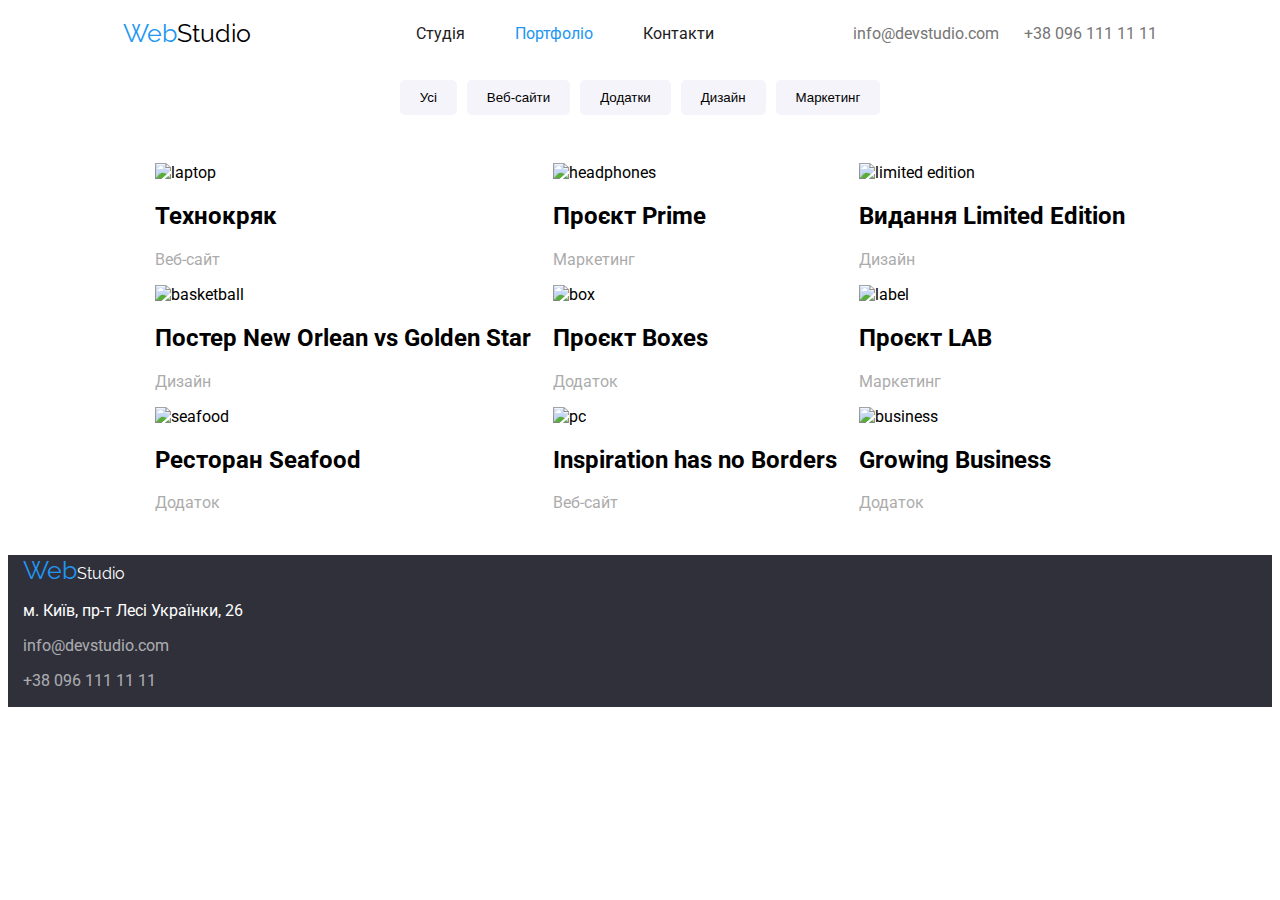
==== portfolio.html @ 552b1049 "WebStudio" ====
<!DOCTYPE html>
<html lang="en">
<head>
    <meta charset="UTF-8">
    <meta name="viewport" content="width=device-width, initial-scale=1.0">
    <title>Document</title>
    <link rel="stylesheet" href="style.css">
    <link href="https://fonts.googleapis.com/css2?family=Raleway:ital,wght@0,100..900;1,100..900&family=Roboto:ital,wght@0,100;0,300;0,400;0,500;0,700;0,900;1,100;1,300;1,400;1,500;1,700;1,900&display=swap" rel="stylesheet">
    <link rel="stylesheet" href="https://cdnjs.cloudflare.com/ajax/libs/modern-normalize/3.0.1/modern-normalize.min.css" integrity="sha512-q6WgHqiHlKyOqslT/lgBgodhd03Wp4BEqKeW6nNtlOY4quzyG3VoQKFrieaCeSnuVseNKRGpGeDU3qPmabCANg==" crossorigin="anonymous" referrerpolicy="no-referrer" />
</head>
<body>
    <div class="container">
        <header>
            <a href="/index.html" class="studio webstudio"><span class="web">Web</span>Studio</a>
            <nav>
                <ul class="list-header">
                    <li><a href="/index.html" class="nav">Студія</a></li>
                    <li><a href="/portfolio.html" id="nav-main" class="nav">Портфоліо</a></li>
                    <li><a href="#" class="nav">Контакти</a></li>
                </ul>
            </nav>
                <ul class="header-info">
                    <li><a href="https://mail.google.com/mail/u/0/?fs=1&tf=cm&source=mailto&to=info@devstudio.com" class="header-mail" target="_blank">info@devstudio.com</a></li>
                    <li class="tel">+38 096 111 11 11</li>
                </ul>
        </header>
        <main>
            <section>
                <ul id="portfolio-button">
                    <li><button class="portfolio-button">Усі</button></li>
                    <li><button class="portfolio-button">Веб-сайти</button></li>
                    <li><button class="portfolio-button">Додатки</button></li>
                    <li><button class="portfolio-button">Дизайн</button></li>
                    <li><button class="portfolio-button">Маркетинг</button></li>
                </ul>
                <ul class="portfolio-img-list">
                        <ul class="project-list">
                            <li>
                                <img src="./img/laptop.png" alt="laptop" class="portfolio-img">
                                <h2 class="project-list-item">Технокряк</h2>
                                <p class="websites project-info">Веб-сайт</p>
                            </li>
                            <li>
                                <img src="./img/basketball.png" alt="basketball" class="portfolio-img">
                                <h2 class="project-list-item">Постер New Orlean vs Golden Star</h2>
                                <p cl class="desing project-info">Дизайн</p>
                            </li>
                            <li>
                                <img src="./img/seafood.png" alt="seafood" class="portfolio-img">
                                <h2 class="project-list-item">Ресторан Seafood</h2>
                                <p cl class="app project-info">Додаток</p>
                            </li>
                        </ul>
                        <ul class="project-list">
                            <li>
                                <img src="./img/headphones.png" alt="headphones" class="portfolio-img">
                                <h2 class="project-list-item">Проєкт Prime</h2>
                                <p class="marketing project-info">Маркетинг</p>
                            </li>
                            <li>
                                <img src="./img/box.png" alt="box" class="portfolio-img">
                                <h2 class="project-list-item">Проєкт Boxes</h2>
                                <p class="app project-info">Додаток</p>
                            </li>
                            <li>
                                <img src="./img/pc.png" alt="pc" class="portfolio-img">
                                <h2 class="project-list-item">Inspiration has no Borders</h2>
                                <p class="websites project-info">Веб-сайт</p>
                            </li>
                        </ul>
                        <ul class="project-list">
                            <li>
                                <img src="./img/limited_edition.png" alt="limited edition" class="portfolio-img">
                                <h2 class="project-list-item">Видання Limited Edition</h2>
                                <p class="desing project-info">Дизайн</p>
                            </li>
                            <li>
                                <img src="./img/label.png" alt="label" class="portfolio-img">
                                <h2 class="project-list-item">Проєкт LAB</h2>
                                <p class="marketing project-info">Маркетинг</p>
                            </li>
                            <li>
                                <img src="./img/business.png" alt="business" class="portfolio-img">
                                <h2 class="project-list-item">Growing Business</h2>
                                <p class="app project-info">Додаток</p>
                            </li>
                        </ul>
                    </ul>
                </section>
            </div>
        </main>
        <footer class="footer">
            <div class="container"> 
                <a href="/index.html" class="text-inverse webstudio-footer"><span class="web">Web</span>Studio</a>
                <p><a href="https://maps.app.goo.gl/irruYsHPfZbcuNZD8" class="text-inverse" id="adress" target="_blank">м. Київ, пр-т Лесі Українки, 26</a></p>
                <p id="mail-footer">info@devstudio.com</p>
                <p class="Footer-info">+38 096 111 11 11</p>
            </div>
        </footer>
    </div>
</body>
</html>
---- style.css ----
:root {
    --Main-Cyan: #2196F3;
    --Studio-Black: #000000;
    --Nav-Gray: #212121;
    --Main-Gray: #2F303A;
    --Light-Gray: #757575;
    --Footer-Info: #FFFFFF;
    --Portfolio-button: #F5F4FA;
}
body
{
    font-family: Roboto;
}
a
{
    text-decoration: none;
}
ul
{
    list-style: none; padding: 0%;
}  
header
{
    display: flex;
    justify-content: space-between;
}
section 
{
    display: flex;
    flex-direction: column;
    align-items: center;
}
.list-header
{ 
    display: flex
}
.home-img
{
    margin: 11px;
}
/* Header */
.webstudio
{
    margin-left: 100px; 
    margin-top: 10px;
    font-family: Raleway;
}
nav
{
    font-family: Roboto;
}
.header-info
{
    display: flex; 
    margin-right: 100px;
    font-family: Roboto;
}
.header-info li
{
    margin-left: 25px;
}
.header-mail
{
    margin-top: -2px;
}
.web 
{
    color: var(--Main-Cyan); 
    text-decoration: none; 
    font-size: 25px;
}
.studio
{
    color: var(--Studio-Black); 
    font-size: 25px;
} 
.header-mail
{
    color: var(--Light-Gray);
}
.header-mail:hover
{
    color: var(--Main-Cyan); transition: 0.2s;
}
.nav
{
    color: var(--Nav-Gray);
    margin-left: 50px;
    color:var(--Nav-Gray); transition: 0.2s;  
}

.nav:hover
{
    color: var(--Main-Cyan);
}
.tel
{
    color: var(--Light-Gray);
}
#nav-main
{
    color: var(--Main-Cyan);
}
/* Body */
.list-we-do
{
    display: flex;
}
.project-list
{
    margin: 11px;
}
#portfolio-button
{
    display: flex; justify-content: center;
}
#horizontal-img
{
    display: flex; justify-content: space-evenly;
}
#horizontal-img>li
{
     margin-right: 25px; margin-top: 5px;
}
.order-Button
{
    background-color: var(--Main-Cyan); 
    color: white; 
    border: none; 
    padding: 10px 20px; 
    border-radius: 5px; 
    margin-bottom: 150px;
    font-family: Roboto;
    margin-left: 35px;
}
.section-decision
{
    background: var(--Main-Gray);
}
.effective-decision
{
    margin-top: 125px;
    font-family: Roboto;
}
.your-bussines
{
    margin:auto; 
    margin-left: 45px;
}
.advantages
{
    display: flex;
}
.text-inverse
{
    color: white;
}
.ourTeam-bg
{
    background-color: #F5F4FA;
}
.our-team
{
    margin-left: 550px;
}
.list-team
{
    display: flex;
}
.portfolio-img-list
{
    display: flex;
}
.team-info
{
    color: var(--Light-Gray); 
    opacity: 60%;
}
.project-info
{
    color: var(--Light-Gray); 
    opacity: 60%;
}
.team-item
{
    margin: 11px;
}
.portfolio-button
{
    background-color: var(--Portfolio-button); 
    border: none; 
    padding: 10px 20px; 
    border-radius: 5px;
    margin: 5px;
}
.portfolio-button:hover
{
    background-color: var(--Main-Cyan); 
    color: #FFFFFF;
    transition: 0.2s; 
    cursor: pointer;
}
/* Footer */
.footer
{
    background-color: var(--Main-Gray);
    padding-bottom: 1px;
}
.Footer-info
{
    color: var(--Footer-Info); 
    opacity: 60%;
}
#mail-footer
{
    color:white; 
    opacity: 60%;
}
#mail-footer:hover
{
    color: var(--Main-Cyan); 
    transition: 0.2s;
}
#adress
{
    text-decoration: none;
}
.webstudio-footer
{
    font-family: Raleway;
}
.container
{
    max-width: 1700px;
    padding: 0 15px;
    margin: 0 auto;
}
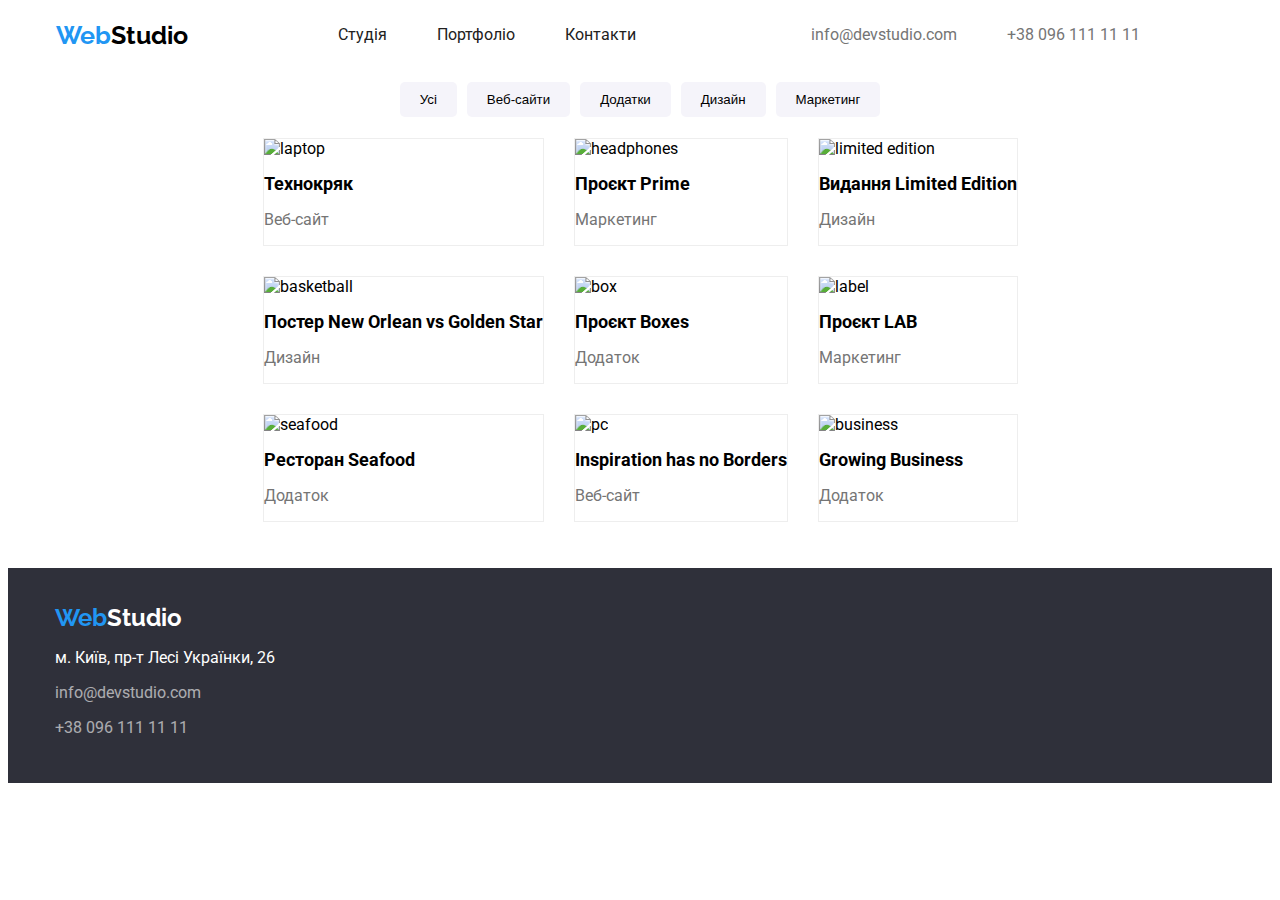
==== commit 3c2e2d3d: "WebStudio" ====
--- a/portfolio.html
+++ b/portfolio.html
@@ -9,21 +9,21 @@
     <link rel="stylesheet" href="https://cdnjs.cloudflare.com/ajax/libs/modern-normalize/3.0.1/modern-normalize.min.css" integrity="sha512-q6WgHqiHlKyOqslT/lgBgodhd03Wp4BEqKeW6nNtlOY4quzyG3VoQKFrieaCeSnuVseNKRGpGeDU3qPmabCANg==" crossorigin="anonymous" referrerpolicy="no-referrer" />
 </head>
 <body>
-    <div class="container">
-        <header>
+    <div class="container">    
+        <header class="header">
             <a href="/index.html" class="studio webstudio"><span class="web">Web</span>Studio</a>
             <nav>
-                <ul class="list-header">
+                <ul class="nav-list">
                     <li><a href="/index.html" class="nav">Студія</a></li>
-                    <li><a href="/portfolio.html" id="nav-main" class="nav">Портфоліо</a></li>
+                    <li><a href="/portfolio.html" class="nav">Портфоліо</a></li>
                     <li><a href="#" class="nav">Контакти</a></li>
                 </ul>
-            </nav>
+             </nav>
                 <ul class="header-info">
                     <li><a href="https://mail.google.com/mail/u/0/?fs=1&tf=cm&source=mailto&to=info@devstudio.com" class="header-mail" target="_blank">info@devstudio.com</a></li>
                     <li class="tel">+38 096 111 11 11</li>
                 </ul>
-        </header>
+            </header>
         <main>
             <section>
                 <ul id="portfolio-button">
@@ -35,51 +35,51 @@
                 </ul>
                 <ul class="portfolio-img-list">
                         <ul class="project-list">
-                            <li>
+                            <li class="project-li">
                                 <img src="./img/laptop.png" alt="laptop" class="portfolio-img">
                                 <h2 class="project-list-item">Технокряк</h2>
                                 <p class="websites project-info">Веб-сайт</p>
                             </li>
-                            <li>
+                            <li class="project-li">
                                 <img src="./img/basketball.png" alt="basketball" class="portfolio-img">
                                 <h2 class="project-list-item">Постер New Orlean vs Golden Star</h2>
                                 <p cl class="desing project-info">Дизайн</p>
                             </li>
-                            <li>
+                            <li class="project-li">
                                 <img src="./img/seafood.png" alt="seafood" class="portfolio-img">
                                 <h2 class="project-list-item">Ресторан Seafood</h2>
                                 <p cl class="app project-info">Додаток</p>
                             </li>
                         </ul>
                         <ul class="project-list">
-                            <li>
+                            <li class="project-li">
                                 <img src="./img/headphones.png" alt="headphones" class="portfolio-img">
                                 <h2 class="project-list-item">Проєкт Prime</h2>
                                 <p class="marketing project-info">Маркетинг</p>
                             </li>
-                            <li>
+                            <li class="project-li">
                                 <img src="./img/box.png" alt="box" class="portfolio-img">
                                 <h2 class="project-list-item">Проєкт Boxes</h2>
                                 <p class="app project-info">Додаток</p>
                             </li>
-                            <li>
+                            <li class="project-li">
                                 <img src="./img/pc.png" alt="pc" class="portfolio-img">
                                 <h2 class="project-list-item">Inspiration has no Borders</h2>
                                 <p class="websites project-info">Веб-сайт</p>
                             </li>
                         </ul>
                         <ul class="project-list">
-                            <li>
+                            <li class="project-li">
                                 <img src="./img/limited_edition.png" alt="limited edition" class="portfolio-img">
                                 <h2 class="project-list-item">Видання Limited Edition</h2>
                                 <p class="desing project-info">Дизайн</p>
                             </li>
-                            <li>
+                            <li class="project-li">
                                 <img src="./img/label.png" alt="label" class="portfolio-img">
                                 <h2 class="project-list-item">Проєкт LAB</h2>
                                 <p class="marketing project-info">Маркетинг</p>
                             </li>
-                            <li>
+                            <li class="project-li">
                                 <img src="./img/business.png" alt="business" class="portfolio-img">
                                 <h2 class="project-list-item">Growing Business</h2>
                                 <p class="app project-info">Додаток</p>
--- a/style.css
+++ b/style.css
@@ -17,57 +17,50 @@
 }
 ul
 {
-    list-style: none; padding: 0%;
+    list-style: none;
+     padding: 0;
 }  
-header
-{
-    display: flex;
-    justify-content: space-between;
-}
-section 
-{
-    display: flex;
-    flex-direction: column;
-    align-items: center;
-}
-.list-header
-{ 
-    display: flex
-}
 .home-img
 {
     margin: 11px;
 }
 /* Header */
+.header
+{
+    display: flex;
+    justify-content: start;
+    align-items: center;
+    gap: 150px;
+    margin-right: 40px;
+    padding: 1px;
+}
+.nav-list
+{
+    display: flex;
+    align-items: center;
+    gap: 50px;
+}
+.header-info
+{
+    display: flex; 
+    font-family: Roboto;
+    gap: 25px;
+    align-items: center;
+}
 .webstudio
 {
-    margin-left: 100px; 
-    margin-top: 10px;
     font-family: Raleway;
-}
-nav
-{
-    font-family: Roboto;
-}
-.header-info
-{
-    display: flex; 
-    margin-right: 100px;
-    font-family: Roboto;
+    font-size: 26px;
+    font-weight: bold;
 }
 .header-info li
 {
     margin-left: 25px;
-}
-.header-mail
-{
-    margin-top: -2px;
 }
 .web 
 {
     color: var(--Main-Cyan); 
     text-decoration: none; 
-    font-size: 25px;
 }
 .studio
 {
@@ -87,6 +80,8 @@
     color: var(--Nav-Gray);
     margin-left: 50px;
     color:var(--Nav-Gray); transition: 0.2s;  
+    font-family: Roboto;
+    margin-left: 0;
 }
 
 .nav:hover
@@ -97,18 +92,24 @@
 {
     color: var(--Light-Gray);
 }
-#nav-main
-{
-    color: var(--Main-Cyan);
-}
 /* Body */
 .list-we-do
 {
     display: flex;
+    align-items: center;
+    justify-content: center;
+    gap: 15px;
 }
 .project-list
 {
-    margin: 11px;
+    align-items: center;
+    justify-content: center;
+}
+.project-list-item
+{
+    font-family: Roboto;
+    font-size: 18px;
+    font-weight: bold;
 }
 #portfolio-button
 {
@@ -122,64 +123,106 @@
 {
      margin-right: 25px; margin-top: 5px;
 }
-.order-Button
+.section-decision
+{
+    background: var(--Main-Gray);
+    justify-content: center;
+    align-items: center;
+    padding: 150px;
+}
+.effective-decision
+{
+    font-family: Roboto;
+    text-align: center;
+    color: white;
+    margin-top: 0;
+    margin-bottom: 45px;
+    font-size: 35px;
+    text-transform: uppercase;
+    font-weight: bold;
+}
+.order-button
 {
     background-color: var(--Main-Cyan); 
     color: white; 
     border: none; 
     padding: 10px 20px; 
-    border-radius: 5px; 
-    margin-bottom: 150px;
-    font-family: Roboto;
-    margin-left: 35px;
-}
-.section-decision
-{
-    background: var(--Main-Gray);
-}
-.effective-decision
-{
-    margin-top: 125px;
-    font-family: Roboto;
-}
-.your-bussines
-{
-    margin:auto; 
-    margin-left: 45px;
+    border-radius: 4px; 
+    font-family: Roboto;
+    margin: 0 auto;
+    display: block;
+    transition: 0.3s;
+}
+.order-button:hover
+{
+    background-color: #188CE8;
 }
 .advantages
 {
     display: flex;
+    align-items: center;
+    justify-content: center;
+    gap: 50px;
+    /* text-align: center; */
+}
+.advantages-name
+{
+    font-family: Roboto;
+    text-transform: uppercase;
+    font-size: 14px;
+    font-weight: bold;
+    color: var(--Nav-Gray);
+}
+.advantages-item
+{
+    font-family: Roboto;
+    font-size: 14px;
+    color: var(--Light-Gray);
 }
 .text-inverse
 {
     color: white;
 }
-.ourTeam-bg
+.our-team-section
 {
     background-color: #F5F4FA;
 }
 .our-team
 {
-    margin-left: 550px;
+    text-align: center;
+    font-family: Roboto;
 }
 .list-team
 {
     display: flex;
+    align-items: center;
+    justify-content: center;
+    gap: 15px;
 }
 .portfolio-img-list
 {
     display: flex;
+    align-items: center;
+    justify-content: center;
+    gap: 30px;
 }
 .team-info
 {
     color: var(--Light-Gray); 
     opacity: 60%;
 }
+.project-li
+{
+    border: solid;
+    border-color: #EEEEEE;
+    border-width: 1px;
+    margin-bottom: 30px;
+}
 .project-info
 {
     color: var(--Light-Gray); 
-    opacity: 60%;
+    font-family: Roboto;
+    font-size: 16px;
 }
 .team-item
 {
@@ -200,11 +243,17 @@
     transition: 0.2s; 
     cursor: pointer;
 }
+.we-do
+{
+    text-align: center;
+    font-family: Roboto;
+}
 /* Footer */
 .footer
 {
     background-color: var(--Main-Gray);
-    padding-bottom: 1px;
+    padding-bottom: 30px;
+    padding-top: 35px;
 }
 .Footer-info
 {
@@ -228,10 +277,12 @@
 .webstudio-footer
 {
     font-family: Raleway;
+    font-size: 24px;
+    font-weight: bold;
 }
 .container
 {
-    max-width: 1700px;
+    max-width: 1170px;
     padding: 0 15px;
     margin: 0 auto;
 }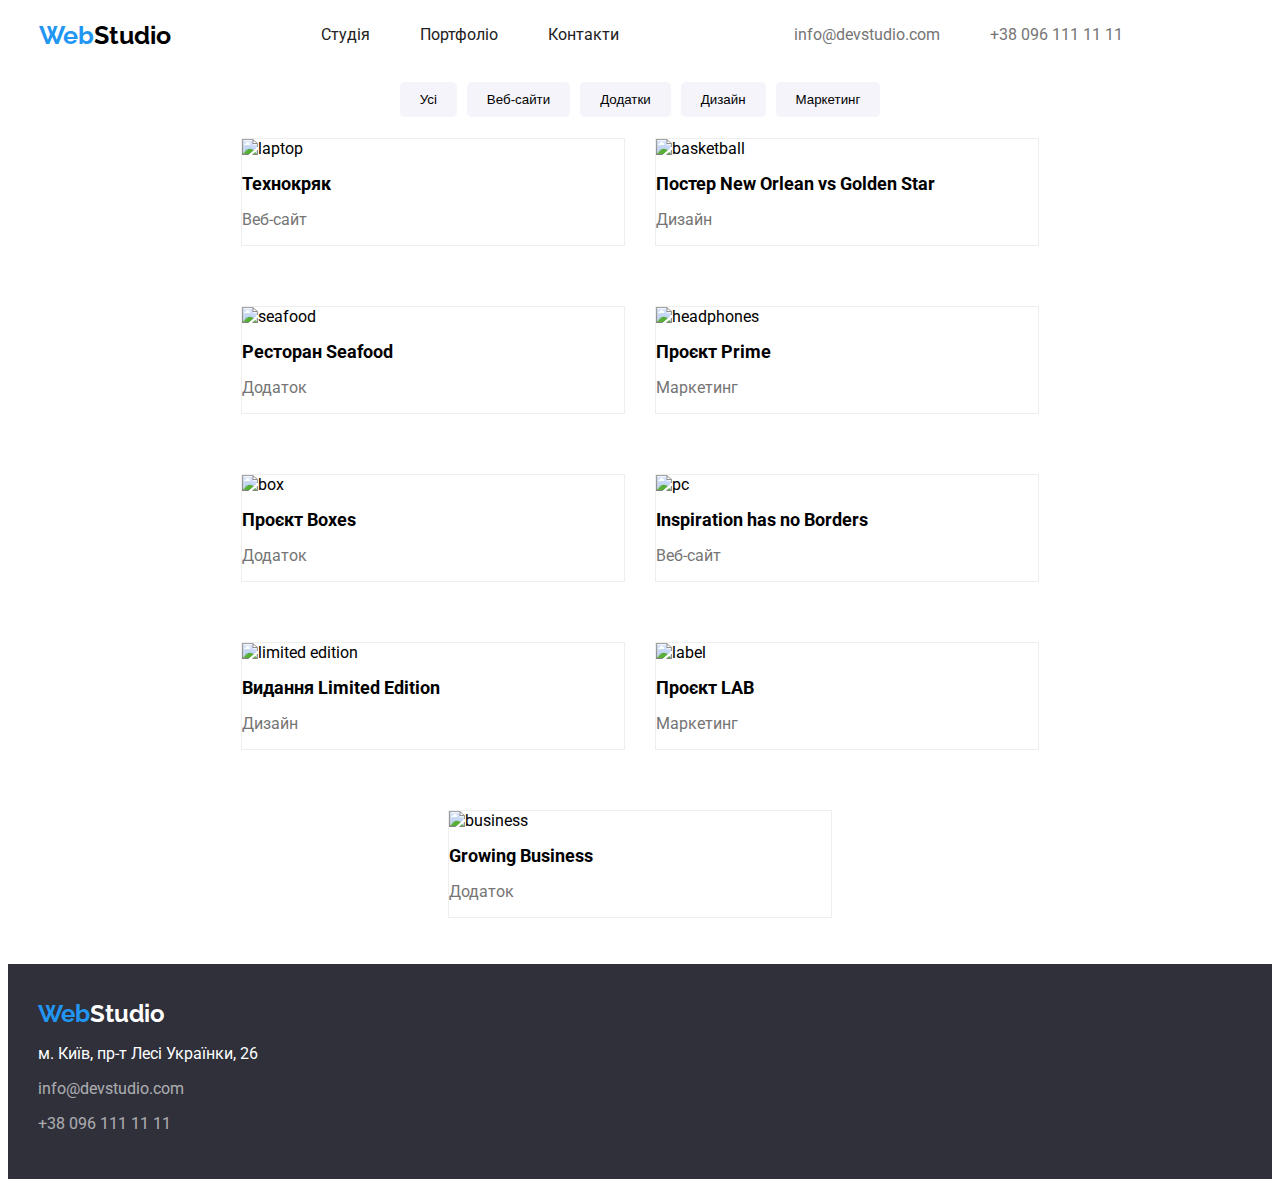
==== commit f38950c6: "WebStudio" ====
--- a/portfolio.html
+++ b/portfolio.html
@@ -26,66 +26,60 @@
             </header>
         <main>
             <section>
-                <ul id="portfolio-button">
+                <ul class="main-portfolio-button">
                     <li><button class="portfolio-button">Усі</button></li>
                     <li><button class="portfolio-button">Веб-сайти</button></li>
                     <li><button class="portfolio-button">Додатки</button></li>
                     <li><button class="portfolio-button">Дизайн</button></li>
                     <li><button class="portfolio-button">Маркетинг</button></li>
                 </ul>
-                <ul class="portfolio-img-list">
-                        <ul class="project-list">
-                            <li class="project-li">
-                                <img src="./img/laptop.png" alt="laptop" class="portfolio-img">
-                                <h2 class="project-list-item">Технокряк</h2>
-                                <p class="websites project-info">Веб-сайт</p>
-                            </li>
-                            <li class="project-li">
-                                <img src="./img/basketball.png" alt="basketball" class="portfolio-img">
-                                <h2 class="project-list-item">Постер New Orlean vs Golden Star</h2>
-                                <p cl class="desing project-info">Дизайн</p>
-                            </li>
-                            <li class="project-li">
-                                <img src="./img/seafood.png" alt="seafood" class="portfolio-img">
-                                <h2 class="project-list-item">Ресторан Seafood</h2>
-                                <p cl class="app project-info">Додаток</p>
-                            </li>
-                        </ul>
-                        <ul class="project-list">
-                            <li class="project-li">
-                                <img src="./img/headphones.png" alt="headphones" class="portfolio-img">
-                                <h2 class="project-list-item">Проєкт Prime</h2>
-                                <p class="marketing project-info">Маркетинг</p>
-                            </li>
-                            <li class="project-li">
-                                <img src="./img/box.png" alt="box" class="portfolio-img">
-                                <h2 class="project-list-item">Проєкт Boxes</h2>
-                                <p class="app project-info">Додаток</p>
-                            </li>
-                            <li class="project-li">
-                                <img src="./img/pc.png" alt="pc" class="portfolio-img">
-                                <h2 class="project-list-item">Inspiration has no Borders</h2>
-                                <p class="websites project-info">Веб-сайт</p>
-                            </li>
-                        </ul>
-                        <ul class="project-list">
-                            <li class="project-li">
-                                <img src="./img/limited_edition.png" alt="limited edition" class="portfolio-img">
-                                <h2 class="project-list-item">Видання Limited Edition</h2>
-                                <p class="desing project-info">Дизайн</p>
-                            </li>
-                            <li class="project-li">
-                                <img src="./img/label.png" alt="label" class="portfolio-img">
-                                <h2 class="project-list-item">Проєкт LAB</h2>
-                                <p class="marketing project-info">Маркетинг</p>
-                            </li>
-                            <li class="project-li">
-                                <img src="./img/business.png" alt="business" class="portfolio-img">
-                                <h2 class="project-list-item">Growing Business</h2>
-                                <p class="app project-info">Додаток</p>
-                            </li>
-                        </ul>
-                    </ul>
+                <ul class="portfolio-project-list">
+                    <li class="project-li">
+                        <img src="./img/laptop.png" alt="laptop" class="portfolio-img" width="370px">
+                        <h2 class="project-list-item">Технокряк</h2>
+                        <p class="websites project-info">Веб-сайт</p>
+                    </li>
+                    <li class="project-li">
+                        <img src="./img/basketball.png" alt="basketball" class="portfolio-img" width="370px">
+                        <h2 class="project-list-item">Постер New Orlean vs Golden Star</h2>
+                        <p cl class="desing project-info">Дизайн</p>
+                    </li>
+                    <li class="project-li">
+                        <img src="./img/seafood.png" alt="seafood" class="portfolio-img" width="370px">
+                        <h2 class="project-list-item">Ресторан Seafood</h2>
+                         <p cl class="app project-info">Додаток</p>
+                    </li>
+                    <li class="project-li">
+                        <img src="./img/headphones.png" alt="headphones" class="portfolio-img" width="370px">
+                        <h2 class="project-list-item">Проєкт Prime</h2>
+                        <p class="marketing project-info">Маркетинг</p>
+                     </li>
+                     <li class="project-li">
+                        <img src="./img/box.png" alt="box" class="portfolio-img" width="370px">
+                        <h2 class="project-list-item">Проєкт Boxes</h2>
+                        <p class="app project-info">Додаток</p>
+                    </li>
+                    <li class="project-li">
+                        <img src="./img/pc.png" alt="pc" class="portfolio-img" width="358px">
+                        <h2 class="project-list-item">Inspiration has no Borders</h2>
+                        <p class="websites project-info">Веб-сайт</p>
+                    </li>
+                    <li class="project-li">
+                        <img src="./img/limited_edition.png" alt="limited edition" class="portfolio-img" width="370px">
+                        <h2 class="project-list-item">Видання Limited Edition</h2>
+                        <p class="desing project-info">Дизайн</p>
+                    </li>
+                    <li class="project-li">
+                        <img src="./img/label.png" alt="label" class="portfolio-img" width="370px">
+                        <h2 class="project-list-item">Проєкт LAB</h2>
+                        <p class="marketing project-info">Маркетинг</p>
+                    </li>
+                    <li class="project-li">
+                        <img src="./img/business.png" alt="business" class="portfolio-img" width="370px">
+                        <h2 class="project-list-item">Growing Business</h2>
+                        <p class="app project-info">Додаток</p>
+                    </li>
+                </ul>
                 </section>
             </div>
         </main>
--- a/style.css
+++ b/style.css
@@ -98,12 +98,7 @@
     display: flex;
     align-items: center;
     justify-content: center;
-    gap: 15px;
-}
-.project-list
-{
-    align-items: center;
-    justify-content: center;
+    gap: 13px;
 }
 .project-list-item
 {
@@ -111,7 +106,7 @@
     font-size: 18px;
     font-weight: bold;
 }
-#portfolio-button
+.main-portfolio-button
 {
     display: flex; justify-content: center;
 }
@@ -162,8 +157,7 @@
     display: flex;
     align-items: center;
     justify-content: center;
-    gap: 50px;
-    /* text-align: center; */
+    gap: 40px;
 }
 .advantages-name
 {
@@ -197,13 +191,14 @@
     display: flex;
     align-items: center;
     justify-content: center;
-    gap: 15px;
-}
-.portfolio-img-list
-{
-    display: flex;
-    align-items: center;
-    justify-content: center;
+    gap: 11px;
+}
+.portfolio-project-list
+{
+    display: flex;
+    align-items: center;
+    justify-content: center;
+    flex-wrap: wrap;
     gap: 30px;
 }
 .team-info
@@ -217,6 +212,7 @@
     border-color: #EEEEEE;
     border-width: 1px;
     margin-bottom: 30px;
+    flex-basis: calc((100% - 60px) / 3);
 }
 .project-info
 {
@@ -282,7 +278,7 @@
 }
 .container
 {
-    max-width: 1170px;
+    max-width: 1205px;
     padding: 0 15px;
     margin: 0 auto;
 }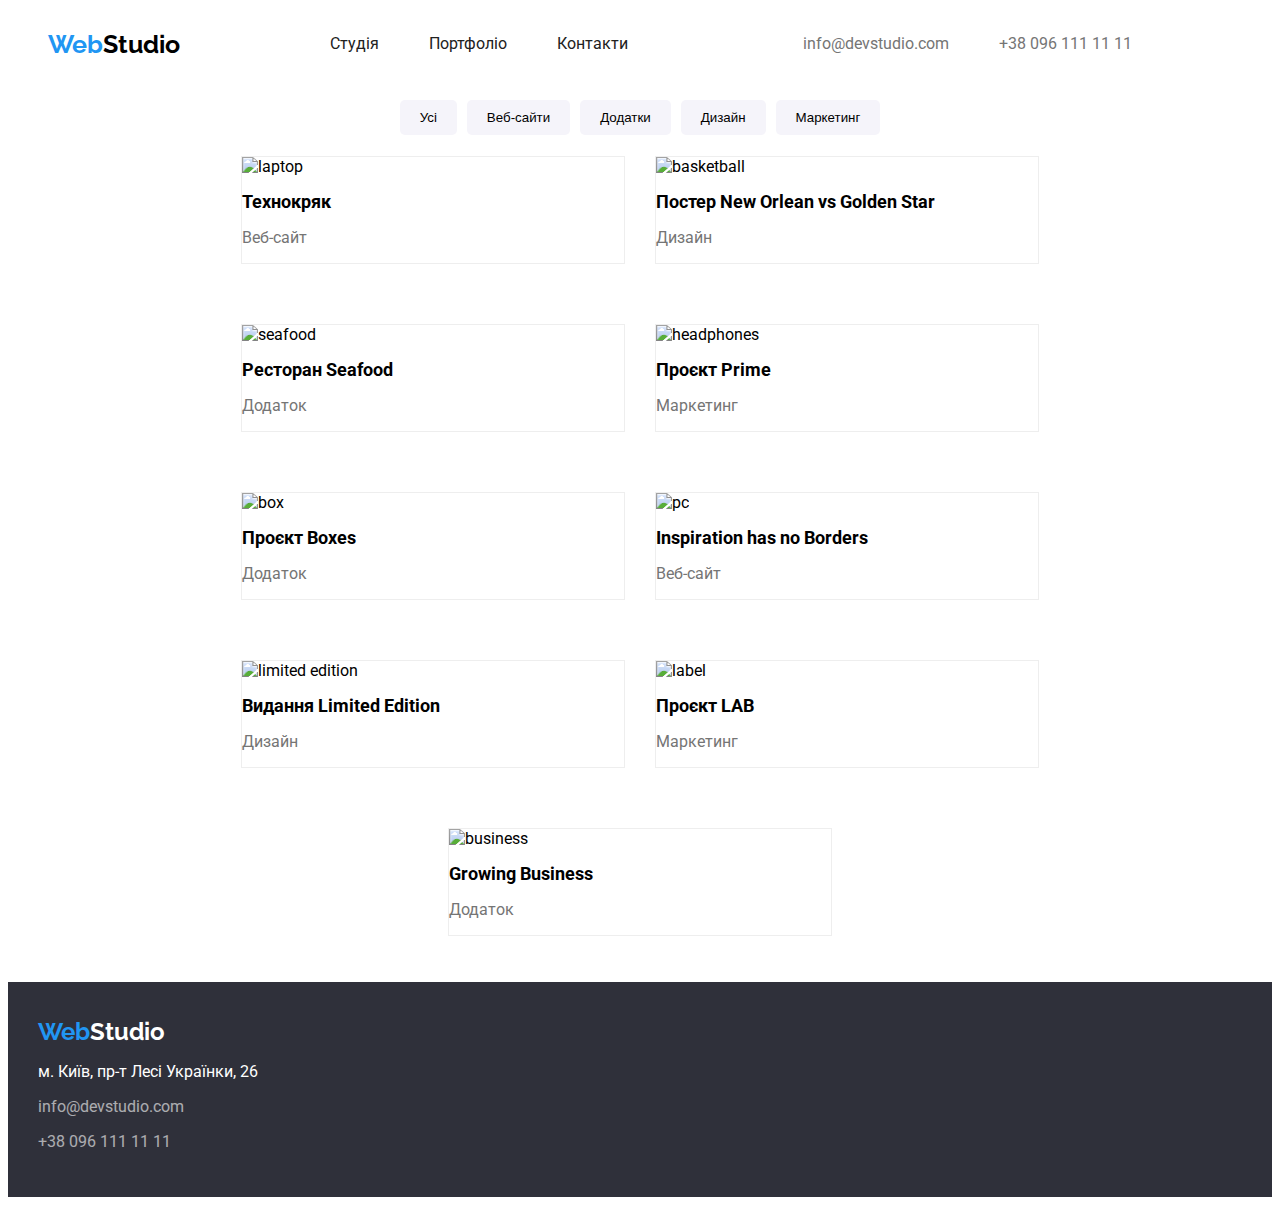
==== commit 1003c908: "WebStudio" ====
--- a/portfolio.html
+++ b/portfolio.html
@@ -3,7 +3,7 @@
 <head>
     <meta charset="UTF-8">
     <meta name="viewport" content="width=device-width, initial-scale=1.0">
-    <title>Document</title>
+    <title>Portfolio</title>
     <link rel="stylesheet" href="style.css">
     <link href="https://fonts.googleapis.com/css2?family=Raleway:ital,wght@0,100..900;1,100..900&family=Roboto:ital,wght@0,100;0,300;0,400;0,500;0,700;0,900;1,100;1,300;1,400;1,500;1,700;1,900&display=swap" rel="stylesheet">
     <link rel="stylesheet" href="https://cdnjs.cloudflare.com/ajax/libs/modern-normalize/3.0.1/modern-normalize.min.css" integrity="sha512-q6WgHqiHlKyOqslT/lgBgodhd03Wp4BEqKeW6nNtlOY4quzyG3VoQKFrieaCeSnuVseNKRGpGeDU3qPmabCANg==" crossorigin="anonymous" referrerpolicy="no-referrer" />
--- a/style.css
+++ b/style.css
@@ -32,7 +32,7 @@
     align-items: center;
     gap: 150px;
     margin-right: 40px;
-    padding: 1px;
+    padding: 10px;
 }
 .nav-list
 {
@@ -120,10 +120,14 @@
 }
 .section-decision
 {
-    background: var(--Main-Gray);
-    justify-content: center;
-    align-items: center;
-    padding: 150px;
+    background-image: url(./img/background.png);
+    background-position: center;
+    background-repeat: no-repeat;
+    background-size: cover;
+    background-color: var(--Main-Gray);
+    justify-content: center;
+    align-items: center;
+    padding: 200px;
 }
 .effective-decision
 {
@@ -155,7 +159,6 @@
 .advantages
 {
     display: flex;
-    align-items: center;
     justify-content: center;
     gap: 40px;
 }
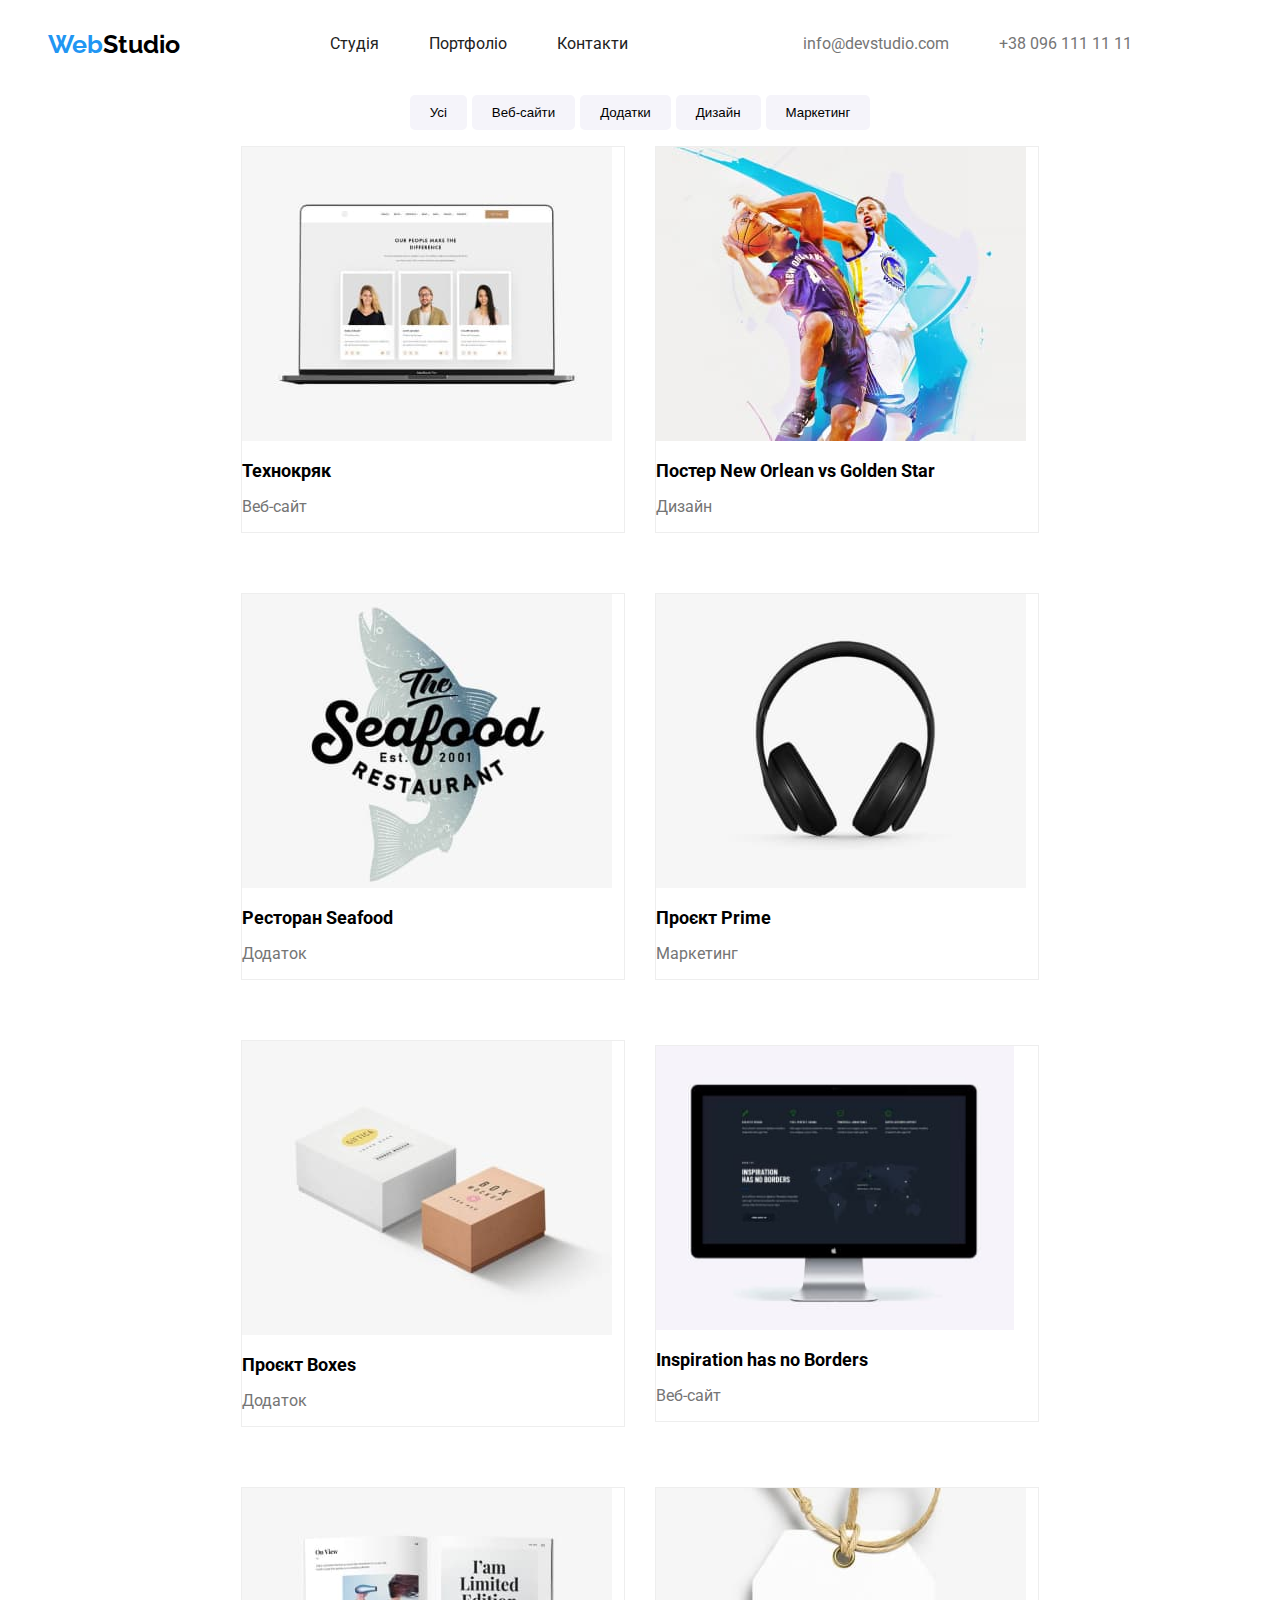
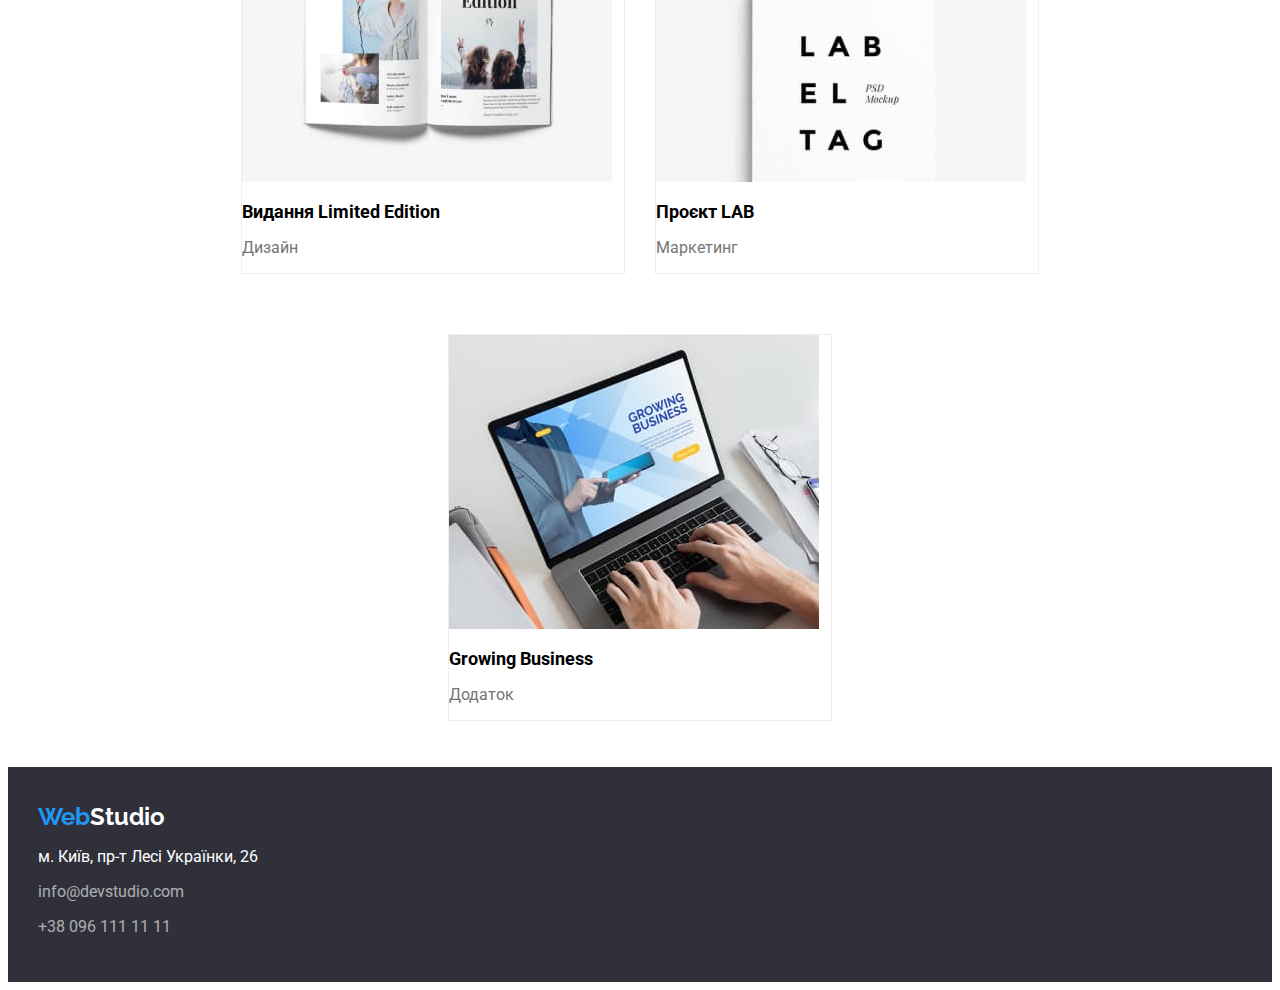
==== commit 89ad7150: "WebStudio" ====
--- a/portfolio.html
+++ b/portfolio.html
@@ -35,47 +35,47 @@
                 </ul>
                 <ul class="portfolio-project-list">
                     <li class="project-li">
-                        <img src="./img/laptop.png" alt="laptop" class="portfolio-img" width="370px">
+                        <img src="./img/laptop.jpg" alt="laptop" class="portfolio-img" width="370px">
                         <h2 class="project-list-item">Технокряк</h2>
                         <p class="websites project-info">Веб-сайт</p>
                     </li>
                     <li class="project-li">
-                        <img src="./img/basketball.png" alt="basketball" class="portfolio-img" width="370px">
+                        <img src="./img/basketball.jpg" alt="basketball" class="portfolio-img" width="370px">
                         <h2 class="project-list-item">Постер New Orlean vs Golden Star</h2>
                         <p cl class="desing project-info">Дизайн</p>
                     </li>
                     <li class="project-li">
-                        <img src="./img/seafood.png" alt="seafood" class="portfolio-img" width="370px">
+                        <img src="./img/seafood.jpg" alt="seafood" class="portfolio-img" width="370px">
                         <h2 class="project-list-item">Ресторан Seafood</h2>
                          <p cl class="app project-info">Додаток</p>
                     </li>
                     <li class="project-li">
-                        <img src="./img/headphones.png" alt="headphones" class="portfolio-img" width="370px">
+                        <img src="./img/headphones.jpg" alt="headphones" class="portfolio-img" width="370px">
                         <h2 class="project-list-item">Проєкт Prime</h2>
                         <p class="marketing project-info">Маркетинг</p>
                      </li>
                      <li class="project-li">
-                        <img src="./img/box.png" alt="box" class="portfolio-img" width="370px">
+                        <img src="./img/box.jpg" alt="box" class="portfolio-img" width="370px">
                         <h2 class="project-list-item">Проєкт Boxes</h2>
                         <p class="app project-info">Додаток</p>
                     </li>
                     <li class="project-li">
-                        <img src="./img/pc.png" alt="pc" class="portfolio-img" width="358px">
+                        <img src="./img/pc.jpg" alt="pc" class="portfolio-img" width="358px">
                         <h2 class="project-list-item">Inspiration has no Borders</h2>
                         <p class="websites project-info">Веб-сайт</p>
                     </li>
                     <li class="project-li">
-                        <img src="./img/limited_edition.png" alt="limited edition" class="portfolio-img" width="370px">
+                        <img src="./img/limited_edition.jpg" alt="limited edition" class="portfolio-img" width="370px">
                         <h2 class="project-list-item">Видання Limited Edition</h2>
                         <p class="desing project-info">Дизайн</p>
                     </li>
                     <li class="project-li">
-                        <img src="./img/label.png" alt="label" class="portfolio-img" width="370px">
+                        <img src="./img/label.jpg" alt="label" class="portfolio-img" width="370px">
                         <h2 class="project-list-item">Проєкт LAB</h2>
                         <p class="marketing project-info">Маркетинг</p>
                     </li>
                     <li class="project-li">
-                        <img src="./img/business.png" alt="business" class="portfolio-img" width="370px">
+                        <img src="./img/business.jpg" alt="business" class="portfolio-img" width="370px">
                         <h2 class="project-list-item">Growing Business</h2>
                         <p class="app project-info">Додаток</p>
                     </li>
@@ -88,7 +88,7 @@
                 <a href="/index.html" class="text-inverse webstudio-footer"><span class="web">Web</span>Studio</a>
                 <p><a href="https://maps.app.goo.gl/irruYsHPfZbcuNZD8" class="text-inverse" id="adress" target="_blank">м. Київ, пр-т Лесі Українки, 26</a></p>
                 <p id="mail-footer">info@devstudio.com</p>
-                <p class="Footer-info">+38 096 111 11 11</p>
+                <p class="footer-info">+38 096 111 11 11</p>
             </div>
         </footer>
     </div>
--- a/style.css
+++ b/style.css
@@ -108,19 +108,13 @@
 }
 .main-portfolio-button
 {
-    display: flex; justify-content: center;
-}
-#horizontal-img
-{
-    display: flex; justify-content: space-evenly;
-}
-#horizontal-img>li
-{
-     margin-right: 25px; margin-top: 5px;
+    display: flex; 
+    justify-content: center;
+    gap: 5px;
 }
 .section-decision
 {
-    background-image: url(./img/background.png);
+    background-image: url(./img/background.jpg);
     background-position: center;
     background-repeat: no-repeat;
     background-size: cover;
@@ -233,7 +227,6 @@
     border: none; 
     padding: 10px 20px; 
     border-radius: 5px;
-    margin: 5px;
 }
 .portfolio-button:hover
 {
@@ -241,6 +234,7 @@
     color: #FFFFFF;
     transition: 0.2s; 
     cursor: pointer;
+    box-shadow: lightgray 0 3px 4px;
 }
 .we-do
 {
@@ -254,7 +248,7 @@
     padding-bottom: 30px;
     padding-top: 35px;
 }
-.Footer-info
+.footer-info
 {
     color: var(--Footer-Info); 
     opacity: 60%;
@@ -278,6 +272,59 @@
     font-family: Raleway;
     font-size: 24px;
     font-weight: bold;
+}
+.section-advantages
+{
+    padding: 100px;
+}
+.attention-parent
+{
+    display: flex;
+    align-items: center;
+}
+.attention-parent::before 
+{
+    content: url(./img/antenna\ 1.svg);
+    padding: 25px 100px;
+    background-color: #F5F4FA;
+    border-radius: 4px;
+}
+.punctuality
+{
+    display: flex;
+    align-items: center;
+}
+.punctuality::before
+{
+    content: url(./img/clock\ 1.svg);
+    padding: 25px 100px;
+    background-color: #F5F4FA;
+    border-radius: 4px;
+}
+.planning
+{
+    display: flex;
+    align-items: center;
+}
+.planning::before
+{
+    content: url(./img/diagram\ 1.svg);
+    padding: 25px 100px;
+    border-radius: 4px;
+    background-color: #F5F4FA;
+}
+.modern-technology
+{
+    display: flex;
+    align-items: center;
+}
+.modern-technology::before
+{
+    content: url(./img/astronaut\ 1.svg);
+    padding: 25px 100px;
+    background-color: #F5F4FA;
+    border-radius: 4px;
+
 }
 .container
 {
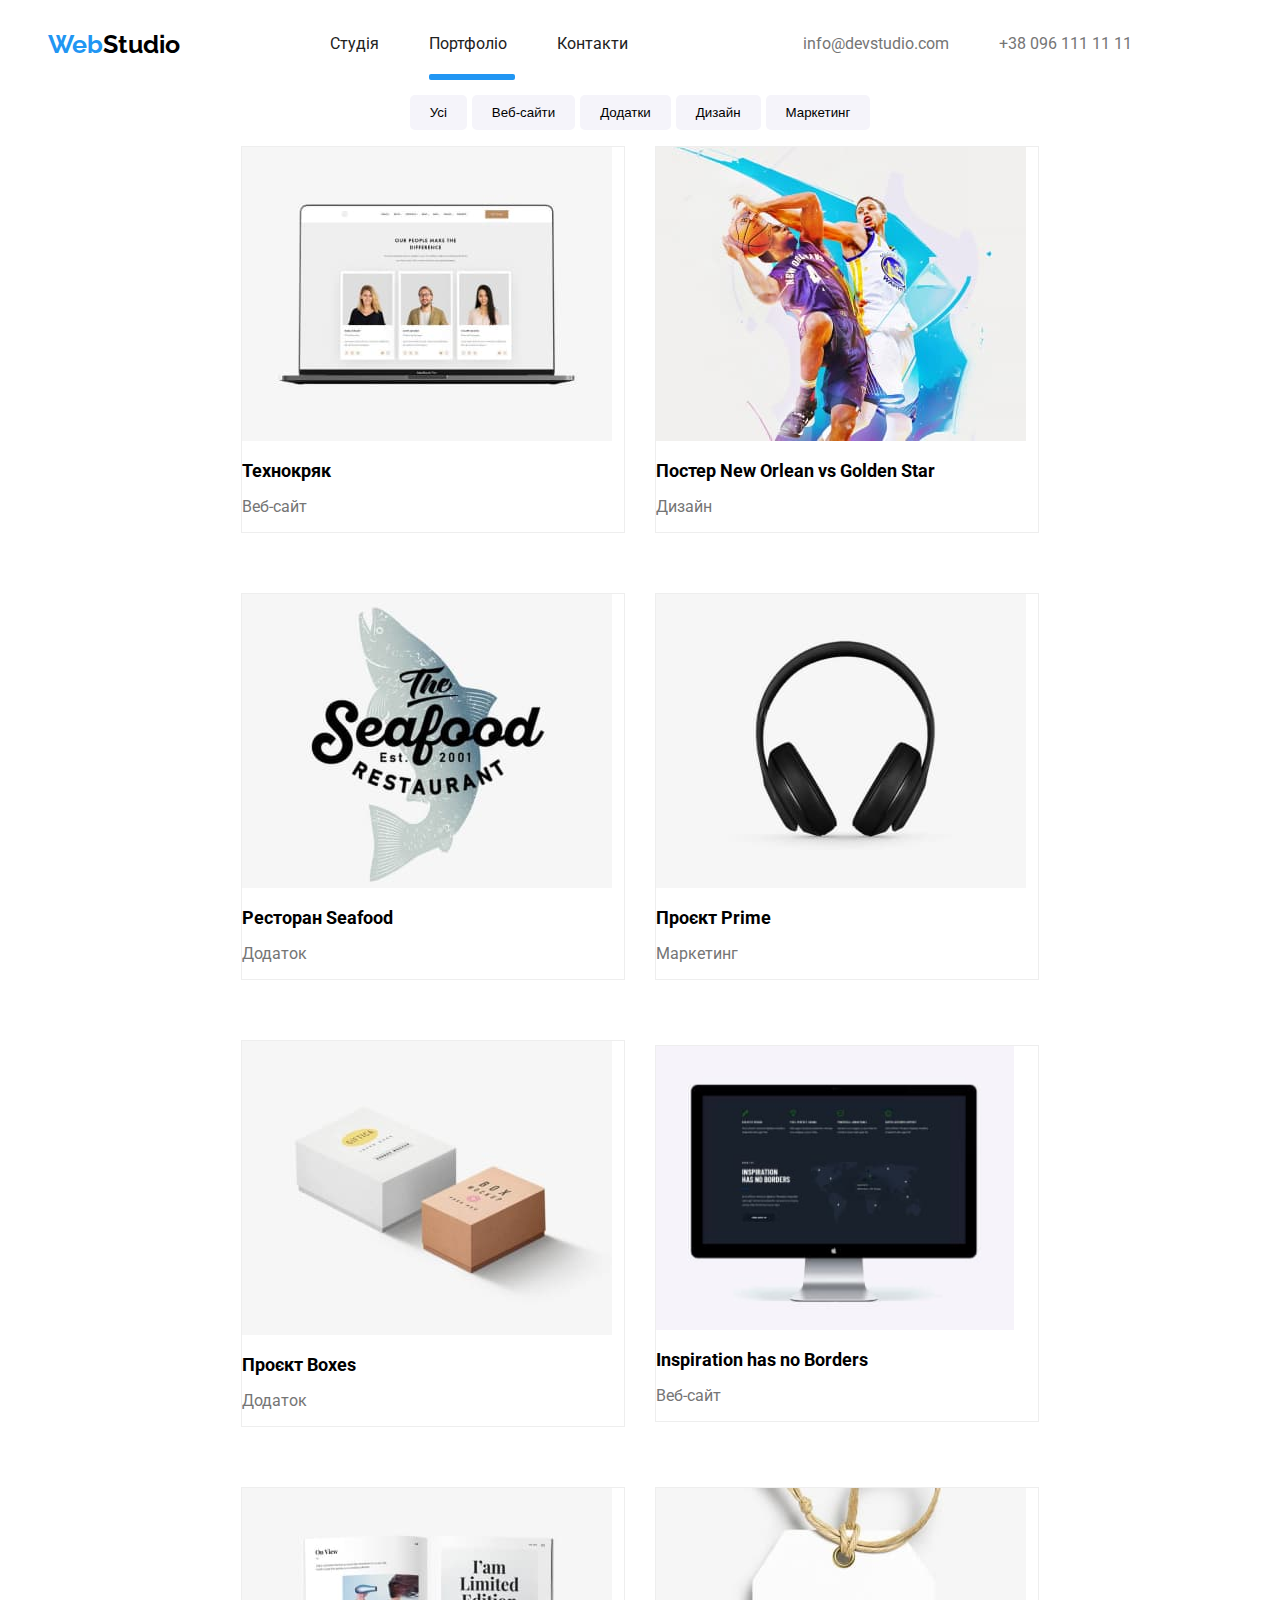
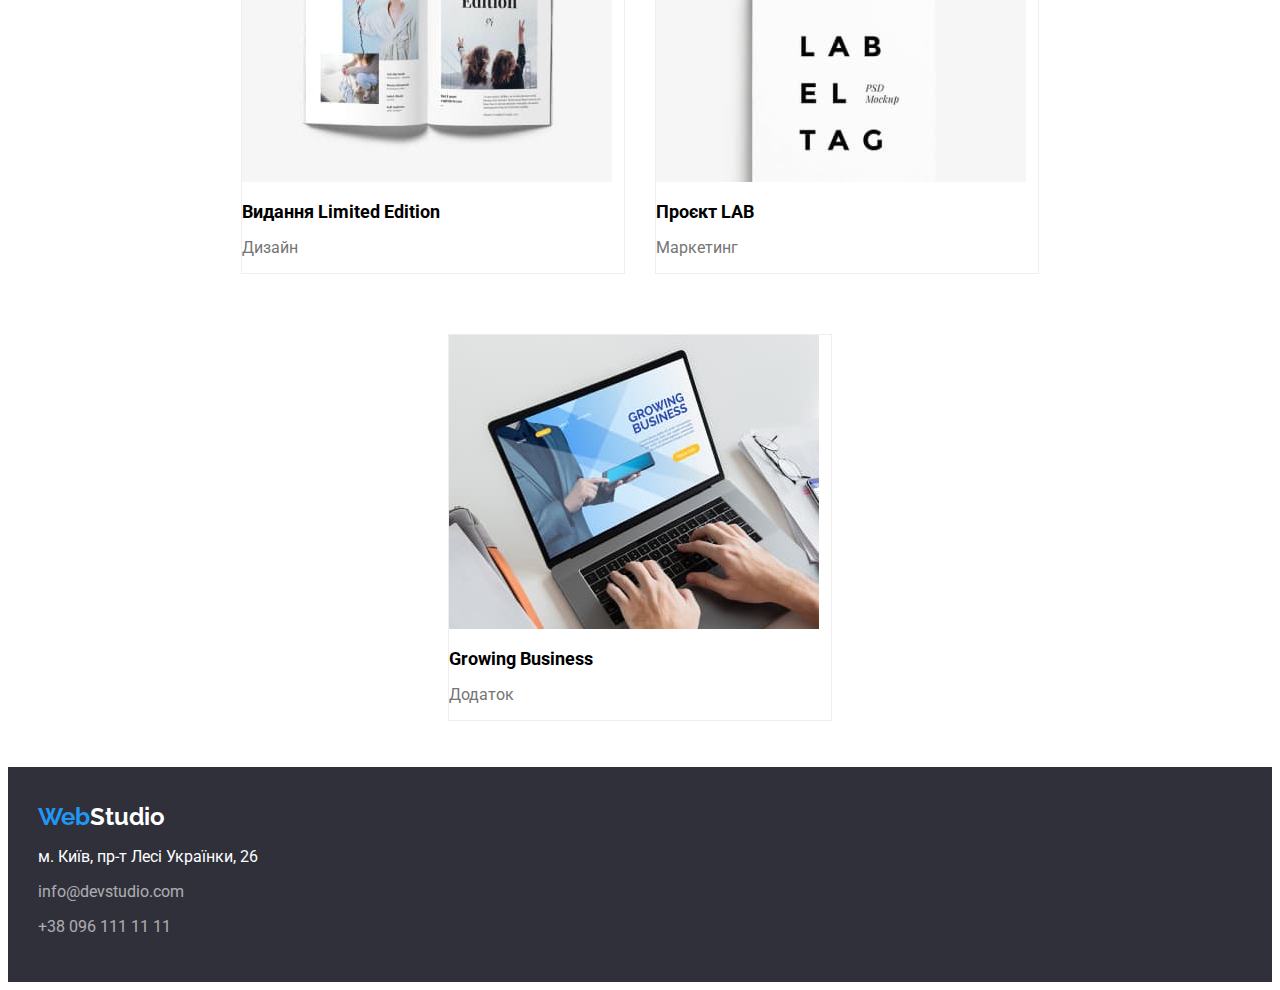
==== commit 2a235b23: "WebStudio" ====
--- a/portfolio.html
+++ b/portfolio.html
@@ -15,7 +15,7 @@
             <nav>
                 <ul class="nav-list">
                     <li><a href="/index.html" class="nav">Студія</a></li>
-                    <li><a href="/portfolio.html" class="nav">Портфоліо</a></li>
+                    <li><a href="/portfolio.html" class="nav portfolio-main">Портфоліо</a></li>
                     <li><a href="#" class="nav">Контакти</a></li>
                 </ul>
              </nav>
@@ -34,50 +34,85 @@
                     <li><button class="portfolio-button">Маркетинг</button></li>
                 </ul>
                 <ul class="portfolio-project-list">
-                    <li class="project-li">
+                    <li class="box project-li">
                         <img src="./img/laptop.jpg" alt="laptop" class="portfolio-img" width="370px">
                         <h2 class="project-list-item">Технокряк</h2>
                         <p class="websites project-info">Веб-сайт</p>
+                        <div class="overlay">
+                            <p class="ss">Ресурс пропонує комплексні пропозиції з різним рівнем функціоналу та сервісів. Все це дозволить відвідувачу отримати вичерпні відомості про компанію чи приватну особу.</p>
+                        </div>
                     </li>
                     <li class="project-li">
                         <img src="./img/basketball.jpg" alt="basketball" class="portfolio-img" width="370px">
                         <h2 class="project-list-item">Постер New Orlean vs Golden Star</h2>
                         <p cl class="desing project-info">Дизайн</p>
+                        <div class="overlay">
+                            <p class="ss">Ресурс пропонує комплексні пропозиції з різним рівнем функціоналу та сервісів. Все це дозволить відвідувачу отримати вичерпні відомості про компанію чи приватну особу.</p>
+                        </div>
+
                     </li>
                     <li class="project-li">
                         <img src="./img/seafood.jpg" alt="seafood" class="portfolio-img" width="370px">
                         <h2 class="project-list-item">Ресторан Seafood</h2>
                          <p cl class="app project-info">Додаток</p>
+                         <div class="overlay">
+                            <p class="ss">Ресурс пропонує комплексні пропозиції з різним рівнем функціоналу та сервісів. Все це дозволить відвідувачу отримати вичерпні відомості про компанію чи приватну особу.</p>
+                        </div>
+
                     </li>
                     <li class="project-li">
                         <img src="./img/headphones.jpg" alt="headphones" class="portfolio-img" width="370px">
                         <h2 class="project-list-item">Проєкт Prime</h2>
                         <p class="marketing project-info">Маркетинг</p>
+                        <div class="overlay">
+                            <p class="ss">Ресурс пропонує комплексні пропозиції з різним рівнем функціоналу та сервісів. Все це дозволить відвідувачу отримати вичерпні відомості про компанію чи приватну особу.</p>
+                        </div>
+
                      </li>
                      <li class="project-li">
                         <img src="./img/box.jpg" alt="box" class="portfolio-img" width="370px">
                         <h2 class="project-list-item">Проєкт Boxes</h2>
                         <p class="app project-info">Додаток</p>
+                        <div class="overlay">
+                            <p class="ss">Ресурс пропонує комплексні пропозиції з різним рівнем функціоналу та сервісів. Все це дозволить відвідувачу отримати вичерпні відомості про компанію чи приватну особу.</p>
+                        </div>
+
                     </li>
                     <li class="project-li">
                         <img src="./img/pc.jpg" alt="pc" class="portfolio-img" width="358px">
                         <h2 class="project-list-item">Inspiration has no Borders</h2>
                         <p class="websites project-info">Веб-сайт</p>
+                        <div class="overlay">
+                            <p class="ss">Ресурс пропонує комплексні пропозиції з різним рівнем функціоналу та сервісів. Все це дозволить відвідувачу отримати вичерпні відомості про компанію чи приватну особу.</p>
+                        </div>
+
                     </li>
                     <li class="project-li">
                         <img src="./img/limited_edition.jpg" alt="limited edition" class="portfolio-img" width="370px">
                         <h2 class="project-list-item">Видання Limited Edition</h2>
                         <p class="desing project-info">Дизайн</p>
+                        <div class="overlay">
+                            <p class="ss">Ресурс пропонує комплексні пропозиції з різним рівнем функціоналу та сервісів. Все це дозволить відвідувачу отримати вичерпні відомості про компанію чи приватну особу.</p>
+                        </div>
+
                     </li>
                     <li class="project-li">
                         <img src="./img/label.jpg" alt="label" class="portfolio-img" width="370px">
                         <h2 class="project-list-item">Проєкт LAB</h2>
                         <p class="marketing project-info">Маркетинг</p>
+                        <div class="overlay">
+                            <p class="ss">Ресурс пропонує комплексні пропозиції з різним рівнем функціоналу та сервісів. Все це дозволить відвідувачу отримати вичерпні відомості про компанію чи приватну особу.</p>
+                        </div>
+
                     </li>
                     <li class="project-li">
                         <img src="./img/business.jpg" alt="business" class="portfolio-img" width="370px">
                         <h2 class="project-list-item">Growing Business</h2>
                         <p class="app project-info">Додаток</p>
+                        <div class="overlay">
+                            <p class="ss">Ресурс пропонує комплексні пропозиції з різним рівнем функціоналу та сервісів. Все це дозволить відвідувачу отримати вичерпні відомості про компанію чи приватну особу.</p>
+                        </div>
+
                     </li>
                 </ul>
                 </section>
--- a/style.css
+++ b/style.css
@@ -11,6 +11,7 @@
 {
     font-family: Roboto;
 }
+
 a
 {
     text-decoration: none;
@@ -31,8 +32,32 @@
     justify-content: start;
     align-items: center;
     gap: 150px;
-    margin-right: 40px;
     padding: 10px;
+}
+.studio-main::after
+{
+    position: absolute;
+    display: flex;
+    width: 48px;
+    margin-top: 21px;
+    content: "";
+    border: 3px var(--Main-Cyan) solid;
+    border-radius: 2px;
+    
+}
+.sun:hover
+{
+    transform: rotate(360deg);
+}
+.portfolio-main::after
+{
+    position: absolute;
+    display: flex;
+    width: 80px;
+    margin-top: 21px;
+    content: "";
+    border: 3px var(--Main-Cyan) solid;
+    border-radius: 2px;
 }
 .nav-list
 {
@@ -93,6 +118,166 @@
     color: var(--Light-Gray);
 }
 /* Body */
+@keyframes scale {
+    from {
+        transform: translateY(100%);
+    }
+    to {
+        transform: translateY(0);
+    }
+}
+.back-drop
+{
+    display: none;
+}
+.visible
+{
+    display: flex;
+    position: fixed;
+    width: 100%;
+    height: 100%;
+    top: 0;
+    left: 0;
+    background-color: #00000033;
+    align-items: center;
+    justify-content: center;
+}
+.modal
+{
+    padding-top: 10px;
+    width: 528px;
+    height: 581px;
+    top: 221px;
+    left: 536px;
+    border-radius: 4px;    
+    background-color: white;
+    color: black;
+    animation-name: scale;
+    animation-duration: 0.5s;
+    
+}
+.btn-close-position
+{
+    text-align: end;
+    padding-right: 10px;
+}
+.btn-close
+{
+    width: 30px;
+    height: 30px;
+    top: 229px;
+    left: 1026px;
+    border: solid 1px #0000001A;
+    border-radius: 50%;
+    background-color: #FFFFFF;
+    
+}
+.btn-close:hover
+{
+    color: var(--Main-Cyan);
+}
+.form-input
+{
+    width: 448px;
+    height: 40px;
+    border-radius: 4px;
+    border: 1px #21212133 solid;
+}
+.input-info
+{
+    width: 22px;
+    height: 14px;
+    font-family: Roboto;
+    font-weight: 400;
+    font-size: 12px;
+    line-height: 100%;
+    letter-spacing: 1%;
+    color: var(--Light-Gray);
+    margin-bottom: 4px;        
+}
+.name-input {
+    background-image: url(./img/human-vector.svg);
+    background-repeat: no-repeat;
+    background-position: 15px center;
+    padding-left: 40px;
+}
+
+.phone-input
+{
+    background-image: url(./img/phone.svg);
+    background-repeat: no-repeat;
+    background-position: 15px center;
+    padding-left: 40px;
+}
+.phone-input:focus
+{
+    fill: currentColor;
+}
+.mail-input
+{
+    background-image: url(./img/mail.svg);
+    background-repeat: no-repeat;
+    background-position: 15px center;
+    padding-left: 40px;
+}
+.modal-span
+{
+    color: var(--Main-Cyan);
+    text-decoration: underline;
+    font-family: Roboto;
+    font-weight: 400;
+    font-size: 14px;
+    line-height: 24px;
+    letter-spacing: 3%;
+    text-decoration-style: solid;
+    
+}
+.modal-label
+{
+    font-family: Roboto;
+    font-weight: 400;
+    font-size: 14px;
+    line-height: 24px;
+    letter-spacing: 3%;
+    color: var(--Light-Gray);
+}
+.modal-btn
+{
+    width: 200px;
+    height: 50px;
+    top: 712px;
+    left: 700px;
+    border-radius: 4px;
+    background-color: var(--Main-Cyan);
+    color: white;
+    border: none;
+}
+.modal-form
+{
+    display: flex;
+    flex-direction: column;
+    align-items: center;
+}
+.modal-p
+{
+    font-family: Roboto;
+    font-weight: 700;
+    font-size: 22px;
+    line-height: 100%;
+    letter-spacing: 3%;
+    text-align: center;
+    color: var(--Nav-Gray);
+    margin: 0;
+}
+.modal-texarea
+{
+    width: 448px;
+    height: 120px;
+    top: 518px;
+    left: 576px;
+    border-radius: 4px;
+    border: #21212133 1px solid;
+}
 .list-we-do
 {
     display: flex;
@@ -114,11 +299,9 @@
 }
 .section-decision
 {
-    background-image: url(./img/background.jpg);
+    background-image: linear-gradient(to right, rgba(47, 48, 58, 0.4), rgba(47, 48, 58, 0.4)), url(./img/background.jpg);
     background-position: center;
     background-repeat: no-repeat;
-    background-size: cover;
-    background-color: var(--Main-Gray);
     justify-content: center;
     align-items: center;
     padding: 200px;
@@ -204,13 +387,39 @@
     opacity: 60%;
 }
 .project-li
-{
+{   
+    position: relative;
     border: solid;
     border-color: #EEEEEE;
     border-width: 1px;
     margin-bottom: 30px;
     flex-basis: calc((100% - 60px) / 3);
-}
+    overflow: hidden;
+}
+  
+  .overlay {
+    position: absolute;
+    top: 18%;
+    width: 370px;
+    height: 300px;
+    background-color: var(--Main-Cyan);
+    color: white;
+    opacity: 0;
+    display: flex;
+    align-items: center;
+    justify-content: center;
+    transform: translatey(100%);
+    transition: opacity ease-in-out 250ms, transform 250ms ease-in-out;
+  }
+.ss 
+{
+    width: 322px;
+    height: 168px;
+}
+.project-li:hover .overlay {
+    transform: translatey(-23%);
+    opacity: 0.9;
+  }
 .project-info
 {
     color: var(--Light-Gray); 
